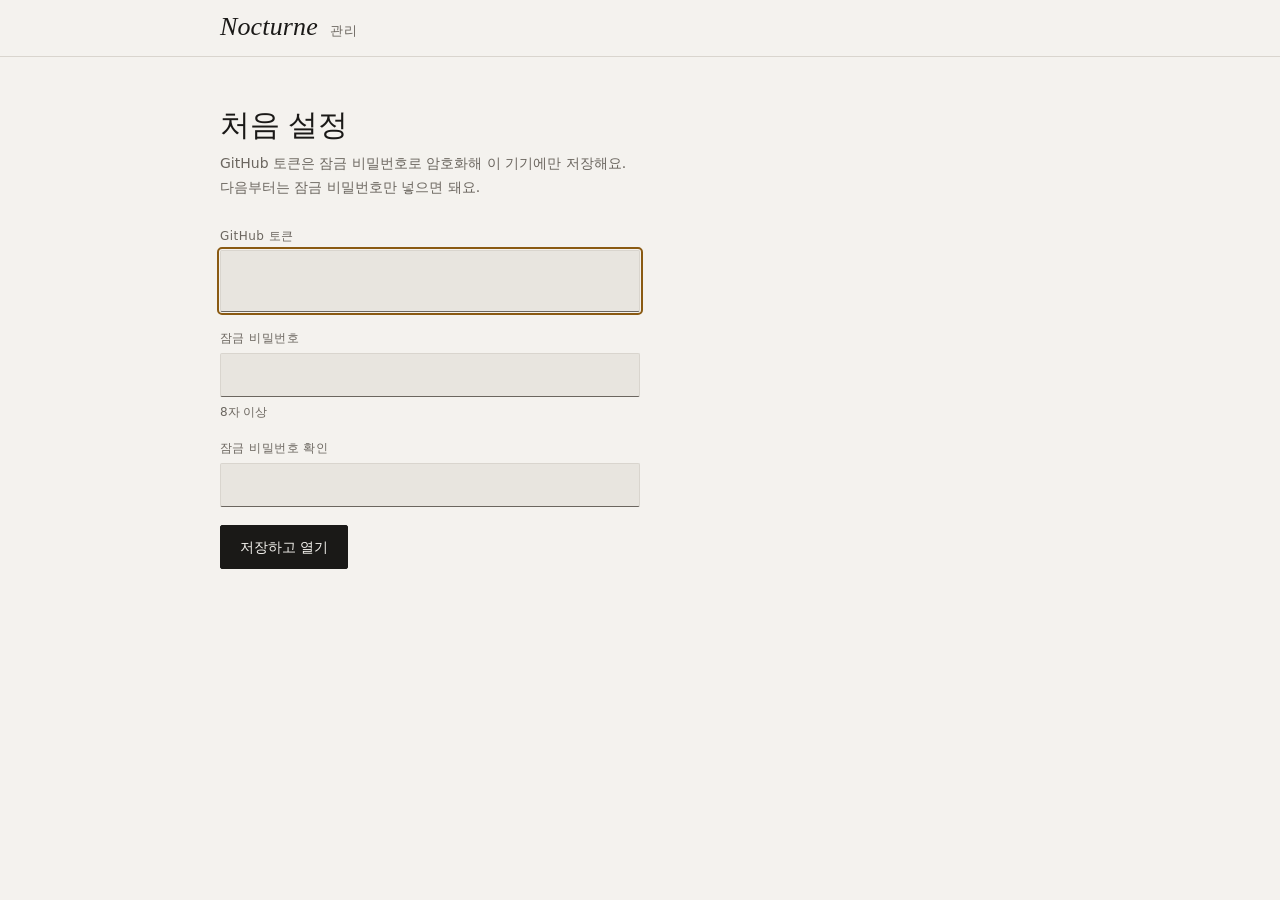
==== admin/index.html @ 293240a3 "Nocturne: dark gallery redesign, browser admin page and AI publishing - Rename the site to Nocturne " ====
<!doctype html>
<html lang="ko">
<head>
<meta charset="utf-8">
<meta name="viewport" content="width=device-width, initial-scale=1, viewport-fit=cover">
<meta http-equiv="Content-Security-Policy" content="default-src 'self'; script-src 'self'; style-src 'self' https://fonts.googleapis.com; font-src https://fonts.gstatic.com; img-src 'self' blob: data:; connect-src https://api.github.com http://127.0.0.1:*; base-uri 'none'; form-action 'none'">
<meta name="robots" content="noindex">
<title>Nocturne 관리</title>
<link rel="preconnect" href="https://fonts.googleapis.com">
<link rel="preconnect" href="https://fonts.gstatic.com" crossorigin>
<link rel="stylesheet" href="https://fonts.googleapis.com/css2?family=Cormorant+Garamond:ital,wght@1,400&family=Noto+Serif+KR:wght@400&family=IBM+Plex+Sans+KR:wght@400;500&display=swap">
<link rel="stylesheet" href="admin.css">
<script type="module" src="app.js"></script>
</head>
<body>

<header class="bar">
  <div class="bar-in">
    <h1 class="brand"><a class="mark" href="../">Nocturne</a><span class="brand-sub">관리</span></h1>
    <button class="btn btn-quiet" id="logout" type="button" hidden>로그아웃</button>
  </div>
</header>

<main class="page">
  <p class="msg" id="boot">불러오는 중…</p>

  <!-- first time on this device: the token and a lock passphrase -->
  <section class="gate" id="setup" aria-labelledby="setup-title" hidden>
    <h2 class="gate-title" id="setup-title">처음 설정</h2>
    <p class="gate-note">GitHub 토큰은 잠금 비밀번호로 암호화해 이 기기에만 저장해요. 다음부터는 잠금 비밀번호만 넣으면 돼요.</p>
    <form class="gate-form" id="setup-form" novalidate>
      <div class="field">
        <label for="setup-token">GitHub 토큰</label>
        <textarea class="token-field" id="setup-token" rows="2" autocomplete="off" autocapitalize="off" autocorrect="off" spellcheck="false" required></textarea>
      </div>
      <div class="field">
        <label for="setup-pass">잠금 비밀번호</label>
        <input id="setup-pass" type="password" autocomplete="new-password" minlength="8" required aria-describedby="setup-pass-hint">
        <p class="hint" id="setup-pass-hint">8자 이상</p>
      </div>
      <div class="field">
        <label for="setup-pass2">잠금 비밀번호 확인</label>
        <input id="setup-pass2" type="password" autocomplete="new-password" minlength="8" required>
      </div>
      <button class="btn btn-main" id="setup-submit" type="submit">저장하고 열기</button>
      <p class="msg" id="setup-msg" role="status" aria-live="polite"></p>
    </form>
  </section>

  <!-- later visits: the lock passphrase only -->
  <section class="gate" id="unlock" aria-labelledby="unlock-title" hidden>
    <h2 class="gate-title" id="unlock-title">잠금 해제</h2>
    <form class="gate-form" id="unlock-form" novalidate>
      <div class="field">
        <label for="unlock-pass">잠금 비밀번호</label>
        <input id="unlock-pass" type="password" autocomplete="current-password" required>
      </div>
      <button class="btn btn-main" id="unlock-submit" type="submit">열기</button>
      <p class="msg" id="unlock-msg" role="status" aria-live="polite"></p>
    </form>
    <p class="gate-alt"><button class="btn btn-link" id="unlock-reset" type="button">토큰 다시 넣기</button></p>
  </section>

  <!-- unlocked -->
  <section class="desk" id="desk" aria-label="관리" hidden>
    <p class="site-status" id="site-status" role="status" aria-live="polite" hidden>
      <span class="site-dot" aria-hidden="true"></span><span id="site-status-text"></span>
      <a id="site-status-link" target="_blank" rel="noopener noreferrer" hidden>자세히 보기</a>
    </p>
    <div class="tabs" role="tablist" aria-label="관리 화면">
      <button class="tab" id="tab-new" type="button" role="tab" aria-selected="true" aria-controls="panel-new">새 사진</button>
      <button class="tab" id="tab-exhibit" type="button" role="tab" aria-selected="false" aria-controls="panel-exhibit" tabindex="-1">전시 중</button>
    </div>
    <div class="panel" id="panel-new" role="tabpanel" aria-labelledby="tab-new"></div>
    <div class="panel" id="panel-exhibit" role="tabpanel" aria-labelledby="tab-exhibit" hidden></div>
  </section>
</main>

</body>
</html>
---- admin/admin.css ----
/* Nocturne admin: the same dark exhibition room as the public site, a desk rather than a wall.
   The three colour blocks below are copied verbatim from src/template.html (tests compare them);
   change them there first. Lamp amber marks only focus and the tab in use. */
:root {
  color-scheme: dark;
  --ground: #141312;
  --wall: #1c1a18;
  --ink: #e9e4da;
  --ink-dim: #8f8a82;
  --rule: #2b2926;
  --lamp: #d9a759;

  /* the viewing room stays dark in both themes */
  --lb-ground: #0c0b0a;
  --lb-ink: #e9e4da;
  --lb-dim: #8f8a82;
  --lb-line: #3a3632;
  --lb-hover: #22201d;
  --lb-lamp: #d9a759;
}
@media (prefers-color-scheme: light) {
  :root:not([data-theme="dark"]) {
    color-scheme: light;
    --ground: #f4f2ee;
    --wall: #e8e5df;
    --ink: #1a1917;
    --ink-dim: #6b665f;
    --rule: #d9d5ce;
    --lamp: #8a5a12;
  }
}
:root[data-theme="light"] {
  color-scheme: light;
  --ground: #f4f2ee;
  --wall: #e8e5df;
  --ink: #1a1917;
  --ink-dim: #6b665f;
  --rule: #d9d5ce;
  --lamp: #8a5a12;
}

/* type and space */
:root {
  --f-mark: "Cormorant Garamond", "Cormorant", Garamond, "Times New Roman", serif;
  --f-serif: "Noto Serif KR", "Nanum Myeongjo", "AppleMyungjo", "Batang", serif;
  --f-sans: "IBM Plex Sans KR", "Apple SD Gothic Neo", "Malgun Gothic", system-ui, sans-serif;

  --page: 920px;
  --gutter: clamp(16px, 4vw, 40px);
  --bar-h: 56px;
  --thumb: 168px;
  --qthumb: 120px;
}

*, *::before, *::after { box-sizing: border-box; }
[hidden] { display: none !important; }

body {
  margin: 0;
  background: var(--ground);
  color: var(--ink);
  font-family: var(--f-sans);
  font-size: 15px;
  line-height: 1.6;
  word-break: keep-all;  /* break Korean between words, not syllables */
  overflow-wrap: break-word;
  -webkit-font-smoothing: antialiased;
  -moz-osx-font-smoothing: grayscale;
}
a { color: inherit; }
button, input, select, textarea { font: inherit; color: inherit; }
:focus-visible { outline: 2px solid var(--lamp); outline-offset: 3px; }

/* ---------- top bar ---------- */
.bar {
  position: sticky;
  top: 0;
  z-index: 20;
  padding-top: env(safe-area-inset-top, 0px);
  background: var(--ground);
  border-bottom: 1px solid var(--rule);
}
.bar-in {
  max-width: var(--page);
  height: var(--bar-h);
  margin: 0 auto;
  padding-inline: var(--gutter);
  display: flex;
  align-items: center;
  gap: 16px;
}
.brand { margin: 0; display: flex; align-items: baseline; gap: 12px; min-width: 0; font: inherit; }
.mark {
  font-family: var(--f-mark);
  font-style: italic;
  font-weight: 400;
  font-size: 26px;
  line-height: 1;
  letter-spacing: 0.005em;
  text-decoration: none;
  padding-block: 4px 6px;
}
.brand-sub { font-size: 13px; letter-spacing: 0.08em; color: var(--ink-dim); }
#logout { margin-left: auto; }

/* ---------- page ---------- */
.page {
  max-width: var(--page);
  margin: 0 auto;
  padding: clamp(28px, 5vw, 48px) var(--gutter) calc(72px + env(safe-area-inset-bottom, 0px));
}

/* ---------- controls ---------- */
.field { display: grid; gap: 6px; min-width: 0; }
.field > label {
  font-size: 12px;
  line-height: 1.4;
  letter-spacing: 0.04em;
  color: var(--ink-dim);
}
.hint { margin: 0; font-size: 12px; color: var(--ink-dim); }
input, select, textarea {
  width: 100%;
  min-height: 44px;
  padding: 9px 12px;
  border: 1px solid var(--rule);
  border-bottom-color: var(--ink-dim);  /* a field's edge stays visible (3:1) in both themes */
  border-radius: 2px;
  background: var(--wall);
  color: var(--ink);
  font-size: 15px;
  line-height: 1.5;
  transition: border-color 0.15s ease;
}
textarea { display: block; resize: vertical; }
.token-field { resize: none; word-break: break-all; font-family: ui-monospace, "SFMono-Regular", Consolas, monospace; font-size: 14px; }
input:hover, select:hover, textarea:hover { border-color: var(--ink-dim); }
input:focus-visible, select:focus-visible, textarea:focus-visible { outline-offset: 1px; }

.btn {
  display: inline-flex;
  align-items: center;
  justify-content: center;
  min-height: 44px;
  padding: 8px 16px;
  border: 1px solid var(--rule);
  border-radius: 2px;
  background: transparent;
  color: var(--ink);
  font-size: 14px;
  line-height: 1.3;
  text-align: center;
  cursor: pointer;
  transition: border-color 0.15s ease, color 0.15s ease;
}
.btn:hover { border-color: var(--ink-dim); }
/* aria-disabled, not disabled: a busy button keeps the keyboard focus */
.btn[aria-disabled="true"] { cursor: default; opacity: 0.5; }
.btn[aria-disabled="true"]:hover { border-color: var(--rule); }
.btn-main { border-color: var(--ink); background: var(--ink); color: var(--ground); }
.btn-main:hover, .btn-main[aria-disabled="true"]:hover { border-color: var(--ink); }
.btn-quiet { border-color: transparent; color: var(--ink-dim); }
.btn-quiet:hover { border-color: transparent; color: var(--ink); }
.btn-link {
  min-height: 0;
  padding: 2px 0;
  border: 0;
  color: var(--ink-dim);
  text-decoration: underline;
  text-underline-offset: 3px;
}
.btn-link:hover { color: var(--ink); }

/* status and error lines; an empty one has no height but stays in place, so screen readers hear what comes */
.msg { margin: 0; font-size: 13px; line-height: 1.6; color: var(--ink-dim); }
.msg.is-error { padding-left: 10px; border-left: 2px solid var(--ink); color: var(--ink); }

/* ---------- setup and unlock ---------- */
.gate { max-width: 420px; }
.gate-title {
  margin: 0 0 8px;
  font-family: var(--f-serif);
  font-weight: 400;
  font-size: clamp(24px, 3vw, 30px);
  line-height: 1.3;
}
.gate-note { margin: 0 0 28px; font-size: 14px; line-height: 1.7; color: var(--ink-dim); text-wrap: pretty; }
.gate-form { display: grid; gap: 18px; margin-top: 24px; }
.gate-note + .gate-form { margin-top: 0; }
.gate-form .btn-main { justify-self: start; min-width: 8rem; }
.gate-alt { margin: 32px 0 0; font-size: 13px; }

/* ---------- site status, tabs ---------- */
.site-status {
  display: flex;
  flex-wrap: wrap;
  align-items: center;
  gap: 4px 10px;
  margin: 0 0 18px;
  font-size: 13px;
  color: var(--ink-dim);
}
.site-dot { width: 7px; height: 7px; border-radius: 50%; background: var(--ink-dim); }
.site-status[data-state="done"] .site-dot { background: var(--ink); }
.site-status[data-state="failed"] { color: var(--ink); }
.site-status[data-state="failed"] .site-dot { background: transparent; box-shadow: inset 0 0 0 1px var(--ink); }
@media (prefers-reduced-motion: no-preference) {
  .site-status[data-state="busy"] .site-dot { animation: breathe 1.6s ease-in-out infinite; }
}
@keyframes breathe { 50% { opacity: 0.25; } }

.tabs {
  display: flex;
  gap: clamp(24px, 4vw, 36px);
  margin-bottom: clamp(24px, 4vw, 36px);
  border-bottom: 1px solid var(--rule);
}
.tab {
  min-height: 44px;
  margin-bottom: -1px;
  padding: 10px 0 9px;
  border: 0;
  border-bottom: 1px solid transparent;
  background: none;
  font-family: var(--f-serif);
  font-size: 17px;
  line-height: 1.4;
  color: var(--ink-dim);
  cursor: pointer;
  transition: color 0.2s ease;
}
.tab:hover { color: var(--ink); }
.tab[aria-selected="true"] { color: var(--lamp); border-bottom-color: var(--lamp); }

/* ---------- exhibit ---------- */
.ex-top { display: flex; flex-wrap: wrap; align-items: baseline; gap: 4px 16px; }
.ex-total { margin: 0; font-size: 13px; color: var(--ink-dim); font-variant-numeric: tabular-nums; }
.ex-top .msg { flex: 1 1 16rem; }
.room { margin-top: clamp(32px, 5vw, 48px); }
.room-head {
  display: flex;
  flex-wrap: wrap;
  align-items: baseline;
  gap: 2px 12px;
  margin: 0;
  padding-top: 14px;
  border-top: 1px solid var(--rule);
}
.room-num {
  min-width: 1.75rem;
  font-family: var(--f-mark);
  font-style: italic;
  font-size: 20px;
  line-height: 1;
  color: var(--ink-dim);
}
.room-head h2 { margin: 0; font-family: var(--f-serif); font-weight: 400; font-size: 22px; line-height: 1.3; }
.room-en {
  font-family: var(--f-mark);
  font-style: italic;
  font-size: 13px;
  letter-spacing: 0.18em;
  text-transform: uppercase;
  color: var(--ink-dim);
}
.room-count { margin-left: auto; font-size: 12px; color: var(--ink-dim); font-variant-numeric: tabular-nums; }

.rows { margin: 0; padding: 0; list-style: none; }
.row {
  display: grid;
  grid-template-columns: var(--thumb) minmax(0, 1fr);
  gap: 16px 24px;
  padding: 24px 0;
}
.rows > li + li { border-top: 1px solid var(--rule); }
.row-thumb { margin: 0; }
.row-thumb img { display: block; width: 100%; height: auto; background: var(--wall); }
.row-thumb.is-missing { aspect-ratio: 4 / 3; background: var(--wall); }
.row-thumb.is-missing img { display: none; }
.row-body { display: grid; gap: 14px; min-width: 0; }
.tags { display: flex; flex-wrap: wrap; gap: 6px; margin: 0; padding: 0; list-style: none; }
.tag {
  padding: 2px 8px;
  border: 1px solid var(--rule);
  border-radius: 2px;
  font-size: 12px;
  line-height: 1.5;
  color: var(--ink-dim);
}
.tag-cover { border-color: var(--ink-dim); color: var(--ink); }
.row-fields { display: grid; grid-template-columns: minmax(0, 11rem) minmax(0, 1fr); gap: 12px 16px; }
.row-fields .field-wide { grid-column: 1 / -1; }
.row-actions { display: flex; flex-wrap: wrap; align-items: center; gap: 8px; }
.row-actions .btn-delete, .row-actions .cover-note { margin-left: auto; }
.cover-note { margin: 0; max-width: 22rem; font-size: 12.5px; line-height: 1.5; color: var(--ink-dim); }

/* ---------- new photos: picker, queue cards ---------- */
.q-drop {
  display: flex;
  flex-wrap: wrap;
  align-items: center;
  gap: 12px 20px;
  padding: 24px;
  border: 1px dashed var(--ink-dim);
  border-radius: 2px;
  transition: background-color 0.15s ease;
}
.q-drop.is-over { border-style: solid; background: var(--wall); }
.q-drop-text { flex: 1 1 16rem; margin: 0; font-size: 13px; line-height: 1.6; color: var(--ink-dim); text-wrap: pretty; }
.q-top {
  display: flex;
  flex-wrap: wrap;
  align-items: baseline;
  gap: 4px 16px;
  margin-top: clamp(32px, 5vw, 48px);
  padding-top: 14px;
  border-top: 1px solid var(--rule);
}
.q-title { margin: 0; font-family: var(--f-serif); font-weight: 400; font-size: 22px; line-height: 1.3; }
.q-top .msg { flex: 1 1 16rem; }
.q-empty { margin: 16px 0 0; font-size: 14px; color: var(--ink-dim); }

.q-cards { margin: 0; padding: 0; list-style: none; }
.q-cards > li + li { border-top: 1px solid var(--rule); }
/* the thumbnail beside the text, the buttons and the message; the form of 직접 입력해서 게시 across the card */
.q-card {
  display: grid;
  grid-template-columns: var(--qthumb) minmax(0, 1fr);
  grid-template-rows: auto auto 1fr;
  gap: 12px 20px;
  padding: 20px 0;
}
.q-thumb { grid-column: 1; grid-row: 1 / 4; margin: 0; }
.q-body { grid-column: 2; grid-row: 1; }
.q-card > .q-actions { grid-column: 2; grid-row: 2; }
.q-card > .msg { grid-column: 2; grid-row: 3; }
.q-thumb img { display: block; width: 100%; height: auto; background: var(--wall); }
.q-thumb.is-missing { aspect-ratio: 4 / 3; background: var(--wall); }
.q-thumb.is-missing img { display: none; }
.q-body { display: grid; gap: 8px; align-content: start; min-width: 0; }
.q-head { display: flex; flex-wrap: wrap; align-items: baseline; gap: 4px 10px; }
.q-name { margin: 0; font-weight: 500; overflow-wrap: anywhere; }
.q-status { display: grid; gap: 4px; }
.q-status:focus { outline: none; }
.q-status:focus-visible { outline: 2px solid var(--lamp); outline-offset: 3px; }
/* status: "busy" (waiting, an AI at work, uploading) stays quiet; "error" and "done" are in full ink */
.q-state { display: flex; align-items: center; gap: 8px; margin: 0; font-size: 14px; color: var(--ink-dim); }
.q-state::before { content: ""; flex: none; width: 7px; height: 7px; border-radius: 50%; background: var(--ink-dim); }
.q-card[data-tone="done"] .q-state, .q-card[data-tone="error"] .q-state { color: var(--ink); }
.q-card[data-tone="done"] .q-state::before { background: var(--ink); }
.q-card[data-tone="error"] .q-state::before { background: transparent; box-shadow: inset 0 0 0 1px var(--ink); }
@media (prefers-reduced-motion: no-preference) {
  .q-card[data-tone="busy"] .q-state::before { animation: breathe 1.6s ease-in-out infinite; }
}
.q-detail { margin: 0; padding-left: 10px; border-left: 2px solid var(--ink); font-size: 13px; line-height: 1.6; color: var(--ink); }
.q-info { display: flex; flex-wrap: wrap; margin: 0; padding: 0; list-style: none; font-size: 12px; line-height: 1.6; color: var(--ink-dim); }
.q-info li + li::before { content: "·"; content: "·" / ""; margin: 0 6px; }
.q-actions { display: flex; flex-wrap: wrap; align-items: center; gap: 8px; }
.q-actions .btn-delete { margin-left: auto; }
/* under 버리기, on a line of its own */
.q-note { flex: 1 0 100%; margin: 0; font-size: 12px; line-height: 1.6; color: var(--ink-dim); text-align: right; text-wrap: pretty; }
.q-manual {
  grid-column: 1 / -1;
  grid-row: 4;
  display: grid;
  gap: 14px;
  padding: 16px;
  border: 1px solid var(--rule);
  border-radius: 2px;
}

/* ---------- delete dialog ---------- */
.confirm {
  width: min(440px, calc(100vw - 32px));
  padding: 24px;
  border: 1px solid var(--rule);
  border-radius: 2px;
  background: var(--ground);
  color: var(--ink);
}
.confirm::backdrop { background: color-mix(in srgb, var(--ground) 80%, transparent); }
.confirm-title { margin: 0 0 4px; font-family: var(--f-serif); font-weight: 400; font-size: 20px; line-height: 1.4; }
.confirm-photo { margin: 0 0 16px; font-size: 14px; color: var(--ink-dim); }
.confirm-text { margin: 0 0 24px; font-size: 14px; line-height: 1.7; text-wrap: pretty; }
.confirm-actions { display: flex; flex-wrap: wrap; justify-content: flex-end; gap: 8px; }

/* ---------- narrow screens: one column ---------- */
@media (max-width: 719px) {
  :root { --bar-h: 50px; }
  .mark { font-size: 23px; }
}
@media (max-width: 600px) {
  .row { grid-template-columns: minmax(0, 1fr); }
  .row-thumb { max-width: 240px; }
  .row-fields { grid-template-columns: minmax(0, 1fr); }
  .row-actions .btn { flex: 1 1 calc(50% - 4px); }
  .row-actions .btn-delete, .row-actions .cover-note { margin-left: 0; }
  .cover-note { flex: 1 1 100%; max-width: none; }
  .gate-form .btn-main { justify-self: stretch; }
  .q-drop { padding: 16px; }
  .q-drop .btn-main { flex: 1 1 100%; }
  /* the thumbnail beside the text only; buttons, message and form use the whole width */
  .q-card { grid-template-columns: 80px minmax(0, 1fr); grid-template-rows: none; gap: 12px 14px; }
  .q-thumb { grid-row: 1; }
  .q-card > .q-actions, .q-card > .msg { grid-column: 1 / -1; grid-row: auto; }
  .q-actions .btn { flex: 1 1 calc(50% - 4px); }
  .q-actions .btn-delete { margin-left: 0; }
  .q-manual { grid-row: auto; padding: 12px; }
}
@media (prefers-reduced-motion: reduce) {
  .btn, .tab, input, select, textarea, .q-drop { transition: none; }
}
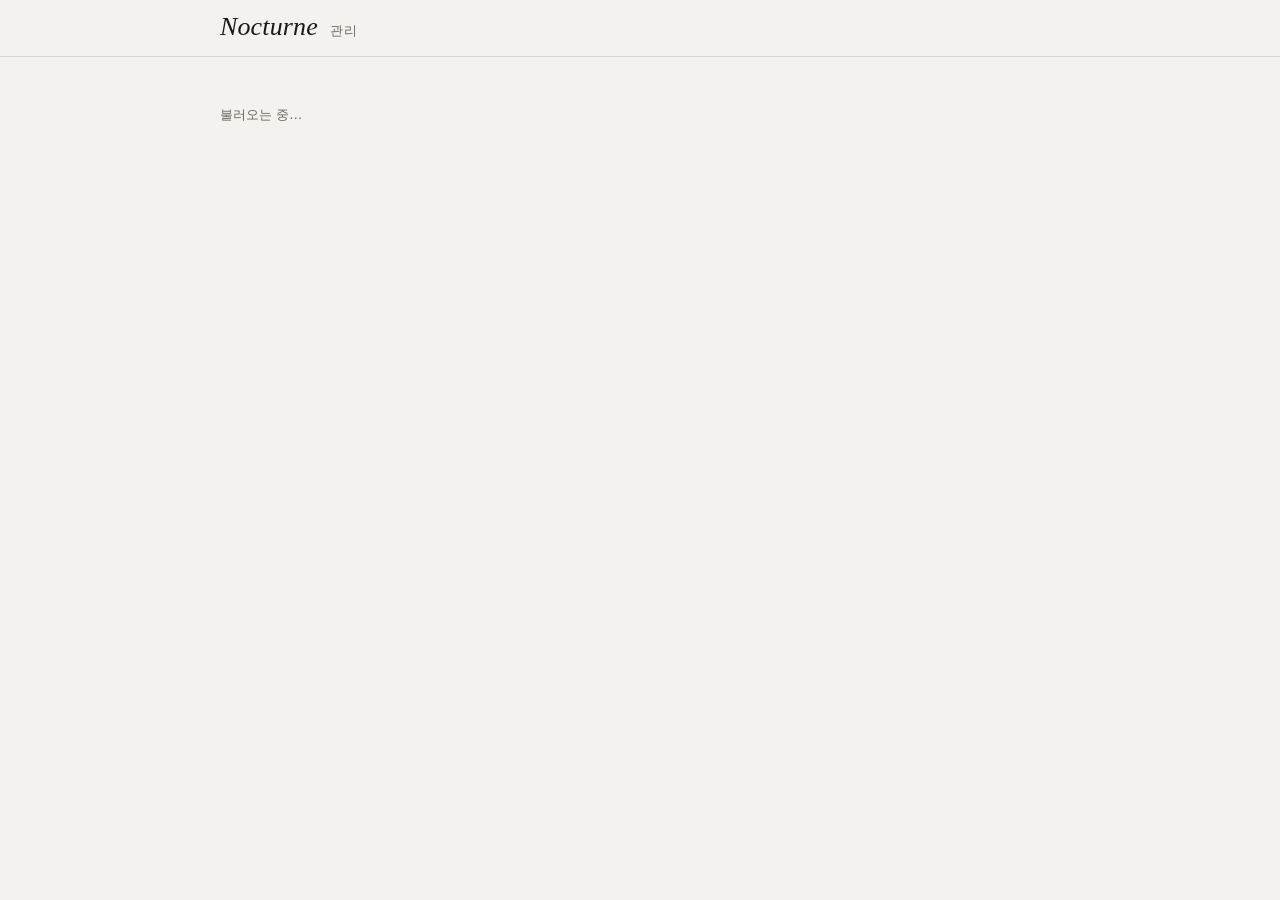
==== commit 44a311b8: "One installed app: the site takes the share, the admin page has no app of its own On Android two web" ====
--- a/admin/index.html
+++ b/admin/index.html
@@ -3,12 +3,16 @@
 <head>
 <meta charset="utf-8">
 <meta name="viewport" content="width=device-width, initial-scale=1, viewport-fit=cover">
-<meta http-equiv="Content-Security-Policy" content="default-src 'self'; script-src 'self'; style-src 'self' https://fonts.googleapis.com; font-src https://fonts.gstatic.com; img-src 'self' blob: data:; connect-src https://api.github.com http://127.0.0.1:*; base-uri 'none'; form-action 'none'">
+<meta http-equiv="Content-Security-Policy" content="default-src 'self'; script-src 'self'; style-src 'self' https://fonts.googleapis.com; font-src https://fonts.gstatic.com; img-src 'self' blob: data:; connect-src https://api.github.com https://nocturne-auth.72chili.workers.dev http://127.0.0.1:*; base-uri 'none'; form-action 'none'">
 <meta name="robots" content="noindex">
 <title>Nocturne 관리</title>
-<link rel="preconnect" href="https://fonts.googleapis.com">
+<link rel="manifest" href="../manifest.webmanifest">
+<link rel="icon" href="../icons/icon-192.png">
+<link rel="apple-touch-icon" href="../icons/apple-touch-icon.png">
+<meta name="theme-color" content="#000">
+<link rel="preconnect" href="https://fonts.googleapis.com" crossorigin>
 <link rel="preconnect" href="https://fonts.gstatic.com" crossorigin>
-<link rel="stylesheet" href="https://fonts.googleapis.com/css2?family=Cormorant+Garamond:ital,wght@1,400&family=Noto+Serif+KR:wght@400&family=IBM+Plex+Sans+KR:wght@400;500&display=swap">
+<link rel="stylesheet" href="https://fonts.googleapis.com/css2?family=Noto+Serif+KR:wght@400&display=swap" crossorigin>
 <link rel="stylesheet" href="admin.css">
 <script type="module" src="app.js"></script>
 </head>
@@ -16,7 +20,7 @@
 
 <header class="bar">
   <div class="bar-in">
-    <h1 class="brand"><a class="mark" href="../">Nocturne</a><span class="brand-sub">관리</span></h1>
+    <h1 class="brand"><a class="mark" href="../" target="_blank" rel="noopener">Nocturne</a><span class="brand-sub">관리</span></h1>
     <button class="btn btn-quiet" id="logout" type="button" hidden>로그아웃</button>
   </div>
 </header>
@@ -24,47 +28,19 @@
 <main class="page">
   <p class="msg" id="boot">불러오는 중…</p>
 
-  <!-- first time on this device: the token and a lock passphrase -->
-  <section class="gate" id="setup" aria-labelledby="setup-title" hidden>
-    <h2 class="gate-title" id="setup-title">처음 설정</h2>
-    <p class="gate-note">GitHub 토큰은 잠금 비밀번호로 암호화해 이 기기에만 저장해요. 다음부터는 잠금 비밀번호만 넣으면 돼요.</p>
-    <form class="gate-form" id="setup-form" novalidate>
-      <div class="field">
-        <label for="setup-token">GitHub 토큰</label>
-        <textarea class="token-field" id="setup-token" rows="2" autocomplete="off" autocapitalize="off" autocorrect="off" spellcheck="false" required></textarea>
-      </div>
-      <div class="field">
-        <label for="setup-pass">잠금 비밀번호</label>
-        <input id="setup-pass" type="password" autocomplete="new-password" minlength="8" required aria-describedby="setup-pass-hint">
-        <p class="hint" id="setup-pass-hint">8자 이상</p>
-      </div>
-      <div class="field">
-        <label for="setup-pass2">잠금 비밀번호 확인</label>
-        <input id="setup-pass2" type="password" autocomplete="new-password" minlength="8" required>
-      </div>
-      <button class="btn btn-main" id="setup-submit" type="submit">저장하고 열기</button>
-      <p class="msg" id="setup-msg" role="status" aria-live="polite"></p>
-    </form>
+  <!-- not logged in: the button goes to GitHub, which sends the person back here -->
+  <section class="gate" id="login" aria-labelledby="login-title" hidden>
+    <h2 class="gate-title" id="login-title">로그인</h2>
+    <p class="gate-note">GitHub 계정으로 들어가요. 이 저장소에 쓸 수 있는 계정만 관리할 수 있어요.</p>
+    <p class="gate-note" id="login-shared" hidden></p>
+    <button class="btn btn-main" id="login-start" type="button" aria-describedby="login-msg">GitHub로 로그인</button>
+    <p class="msg" id="login-msg" role="status" aria-live="polite"></p>
   </section>
 
-  <!-- later visits: the lock passphrase only -->
-  <section class="gate" id="unlock" aria-labelledby="unlock-title" hidden>
-    <h2 class="gate-title" id="unlock-title">잠금 해제</h2>
-    <form class="gate-form" id="unlock-form" novalidate>
-      <div class="field">
-        <label for="unlock-pass">잠금 비밀번호</label>
-        <input id="unlock-pass" type="password" autocomplete="current-password" required>
-      </div>
-      <button class="btn btn-main" id="unlock-submit" type="submit">열기</button>
-      <p class="msg" id="unlock-msg" role="status" aria-live="polite"></p>
-    </form>
-    <p class="gate-alt"><button class="btn btn-link" id="unlock-reset" type="button">토큰 다시 넣기</button></p>
-  </section>
-
-  <!-- unlocked -->
+  <!-- logged in -->
   <section class="desk" id="desk" aria-label="관리" hidden>
     <p class="site-status" id="site-status" role="status" aria-live="polite" hidden>
-      <span class="site-dot" aria-hidden="true"></span><span id="site-status-text"></span>
+      <span id="site-status-text"></span>
       <a id="site-status-link" target="_blank" rel="noopener noreferrer" hidden>자세히 보기</a>
     </p>
     <div class="tabs" role="tablist" aria-label="관리 화면">
